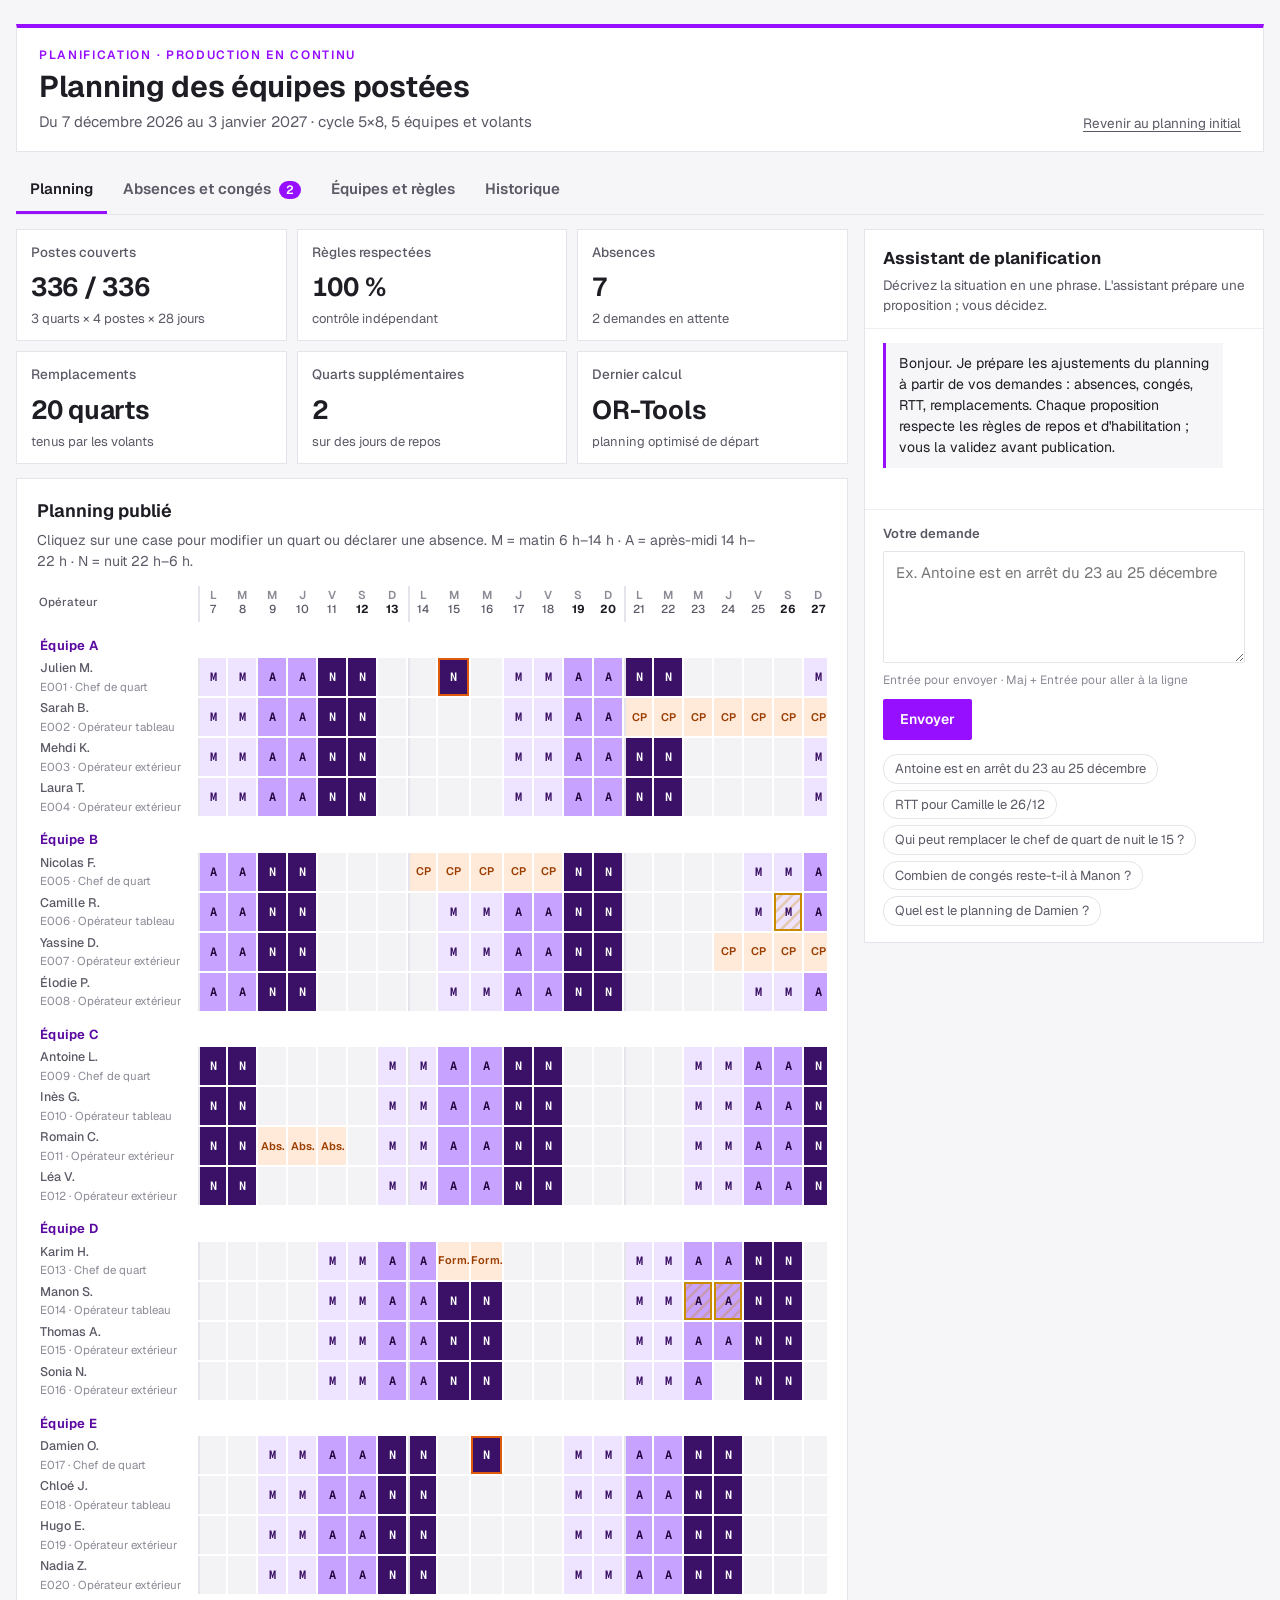
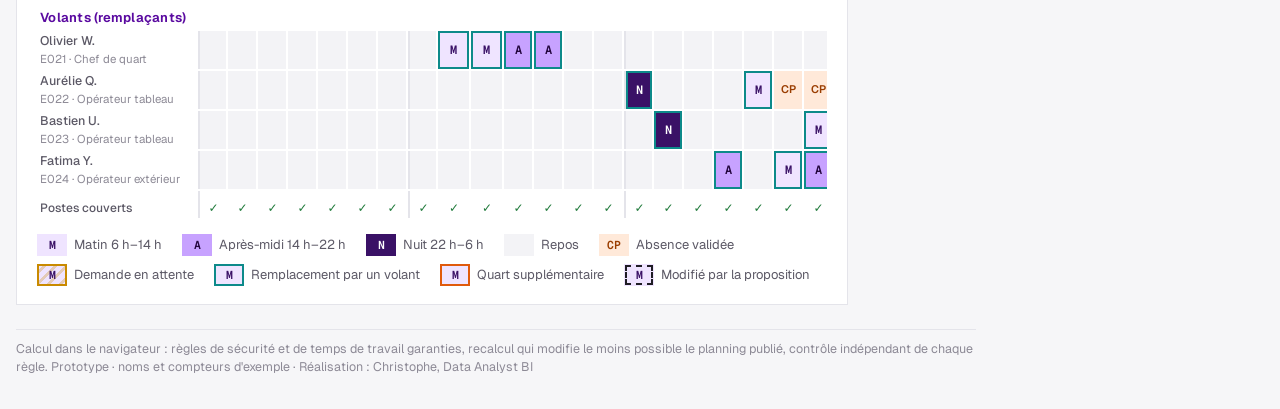
==== docs/interactif/index.html @ dd30c320 "Planning interactif des équipes postées (5×8) à la place de l'exemple commerce La version interactiv" ====
<!doctype html>
<html lang="fr">
<head>
  <meta charset="utf-8">
  <meta name="viewport" content="width=device-width, initial-scale=1">
  <title>Planning des équipes postées</title>
  <meta name="description" content="Planning des équipes postées en 5×8 : congés, RTT, absences, assistant, recalcul et validation par le manager.">
  <link rel="preconnect" href="https://fonts.googleapis.com">
  <link rel="preconnect" href="https://fonts.gstatic.com" crossorigin>
  <link rel="stylesheet" href="https://fonts.googleapis.com/css2?family=Geist:wght@400;500;600;700&family=Geist+Mono:wght@500&display=swap">
  <link rel="stylesheet" href="style.css">
  <script src="donnees.js" defer></script>
  <script src="moteur.js" defer></script>
  <script src="assistant.js" defer></script>
  <script src="app.js" defer></script>
</head>
<body>
  <div class="page">
    <header class="entete">
      <div>
        <p class="surtitre">Planification · Production en continu</p>
        <h1>Planning des équipes postées</h1>
        <p class="sous-titre" id="periode"></p>
      </div>
      <button type="button" class="lien-discret" id="reinitialiser">Revenir au planning initial</button>
    </header>

    <nav class="onglets" role="tablist" aria-label="Sections">
      <button type="button" role="tab" data-onglet="planning" aria-selected="true">Planning</button>
      <button type="button" role="tab" data-onglet="absences" aria-selected="false">Absences et congés <span class="pastille" id="nb-attente" hidden></span></button>
      <button type="button" role="tab" data-onglet="equipe" aria-selected="false">Équipes et règles</button>
      <button type="button" role="tab" data-onglet="historique" aria-selected="false">Historique</button>
    </nav>

    <div class="mise-en-page">
      <main id="contenu">
        <section id="proposition" class="proposition" hidden aria-live="polite"></section>
        <section id="onglet-planning" class="onglet"></section>
        <section id="onglet-absences" class="onglet" hidden></section>
        <section id="onglet-equipe" class="onglet" hidden></section>
        <section id="onglet-historique" class="onglet" hidden></section>
      </main>

      <aside class="assistant" aria-label="Assistant de planification">
        <div class="assistant-entete">
          <h2>Assistant de planification</h2>
          <p>Décrivez la situation en une phrase. L'assistant prépare une proposition ; vous décidez.</p>
        </div>
        <div id="messages" class="messages" aria-live="polite"></div>
        <form id="form-assistant" class="saisie">
          <label for="question">Votre demande</label>
          <textarea id="question" rows="4" placeholder="Ex. Antoine est en arrêt du 23 au 25 décembre"></textarea>
          <div class="saisie-pied">
            <span class="astuce-clavier">Entrée pour envoyer · Maj + Entrée pour aller à la ligne</span>
            <button type="submit" class="principal">Envoyer</button>
          </div>
        </form>
        <div class="exemples" id="exemples" aria-label="Exemples de demandes"></div>
      </aside>
    </div>

    <footer class="pied">
      Calcul dans le navigateur : règles de sécurité et de temps de travail garanties, recalcul qui modifie le moins possible
      le planning publié, contrôle indépendant de chaque règle. Prototype · noms et compteurs d'exemple · Réalisation : Christophe, Data Analyst BI
    </footer>
  </div>

  <dialog id="fenetre" aria-labelledby="fenetre-titre">
    <form method="dialog">
      <h2 id="fenetre-titre"></h2>
      <div id="fenetre-corps"></div>
      <div class="fenetre-actions"><button type="submit" value="annuler" class="secondaire">Fermer</button></div>
    </form>
  </dialog>
</body>
</html>
---- docs/interactif/style.css ----
/* Planning des équipes postées — charte sobre : violet de marque, typographie Geist, angles nets.
   Mise en page : en-tête blanc, onglets, contenu à gauche, assistant à droite (en dessous sur téléphone). */
:root {
  --violet: #970fff; --violet-fonce: #5a0aa0; --violet-pale: #f5edff;
  --fond: #f6f6f8; --carte: #ffffff; --bord: #e4e4ea; --ligne: #efeff3;
  --texte: #1f1d24; --texte2: #5c5966; --texte3: #8d8a96;
  --qM: #efe4ff; --qA: #c7a2ff; --qN: #3a1166; --qN-texte: #ffffff;
  --repos: #f3f3f6; --abs: #ffe9d9; --abs-texte: #9a3d00; --attente: #c98a00;
  --volant: #0d8a8a; --sup: #e05a0c; --ok: #1f7a3a; --alerte: #b3261e;
  --police: "Geist", "Segoe UI", system-ui, -apple-system, sans-serif;
  --police-mono: "Geist Mono", ui-monospace, "SFMono-Regular", Consolas, monospace;
}
* { box-sizing: border-box; }
html, body { margin: 0; }
body { background: var(--fond); color: var(--texte); font: 15px/1.5 var(--police); -webkit-font-smoothing: antialiased; }
button, input, select, textarea { font: inherit; color: inherit; }
button { cursor: pointer; }
:focus-visible { outline: 2px solid var(--violet); outline-offset: 2px; }
h1, h2, h3 { text-wrap: balance; }
.page { max-width: 1440px; margin: 0 auto; padding-block: 24px 32px;
        padding-left: max(16px, env(safe-area-inset-left, 0px)); padding-right: max(16px, env(safe-area-inset-right, 0px)); }

/* En-tête */
.entete { display: flex; justify-content: space-between; align-items: flex-end; gap: 16px; flex-wrap: wrap;
          background: var(--carte); border: 1px solid var(--bord); border-top: 4px solid var(--violet); padding: 18px 22px; }
.surtitre { margin: 0 0 6px; color: var(--violet); font-size: 12px; font-weight: 600; letter-spacing: .14em; text-transform: uppercase; }
h1 { margin: 0; font-size: clamp(22px, 2.6vw, 30px); font-weight: 650; letter-spacing: -.01em; line-height: 1.15; }
.sous-titre { margin: 6px 0 0; color: var(--texte2); font-size: 15px; }
.lien-discret { background: none; border: 0; color: var(--texte2); text-decoration: underline; text-underline-offset: 3px; font-size: 13.5px; padding: 0; }

/* Onglets */
.onglets { display: flex; gap: 2px; margin: 16px 0 14px; border-bottom: 1px solid var(--bord); overflow-x: auto; }
.onglets button { background: none; border: 0; border-bottom: 3px solid transparent; padding: 10px 14px; color: var(--texte2); font-weight: 600; font-size: 15px; white-space: nowrap; }
.onglets button[aria-selected="true"] { color: var(--texte); border-bottom-color: var(--violet); }
.pastille { display: inline-block; min-width: 22px; padding: 0 7px; margin-left: 4px; background: var(--violet); color: #fff; font-size: 12px; text-align: center; border-radius: 11px; }

/* Mise en page */
.mise-en-page { display: grid; grid-template-columns: minmax(0, 1fr) 400px; gap: 16px; align-items: start; }
@media (max-width: 1180px) { .mise-en-page { grid-template-columns: minmax(0, 1fr); } }
.carte { background: var(--carte); border: 1px solid var(--bord); padding: 18px 20px; margin-bottom: 14px; min-width: 0; }
.carte h2 { margin: 0 0 6px; font-size: 18px; font-weight: 650; }
.carte h3 { margin: 16px 0 8px; font-size: 15px; font-weight: 650; }
.note { margin: 0 0 12px; color: var(--texte2); font-size: 14px; max-width: 80ch; }

/* Indicateurs */
.kpis { display: grid; grid-template-columns: repeat(6, minmax(0, 1fr)); gap: 10px; margin-bottom: 14px; }
@media (max-width: 1320px) { .kpis { grid-template-columns: repeat(3, minmax(0, 1fr)); } }
@media (max-width: 560px) { .kpis { grid-template-columns: repeat(2, minmax(0, 1fr)); } }
.kpi { background: var(--carte); border: 1px solid var(--bord); padding: 12px 14px; }
.kpi h3 { margin: 0; font-size: 13.5px; font-weight: 500; color: var(--texte2); }
.kpi .valeur { margin: 6px 0 2px; font-size: 26px; font-weight: 650; letter-spacing: -.01em; font-variant-numeric: tabular-nums; white-space: nowrap; }
.kpi .detail { margin: 0; font-size: 13px; color: var(--texte2); }
.kpi.alerte { border-color: #f0b8b3; }
.kpi.alerte .valeur { color: var(--alerte); }

/* Proposition */
.proposition { background: var(--violet-pale); border: 1px solid #d9bcff; border-left: 4px solid var(--violet); padding: 16px 20px; margin-bottom: 14px; }
.proposition .etiquette { margin: 0 0 4px; color: var(--violet-fonce); font-size: 12px; font-weight: 600; letter-spacing: .12em; text-transform: uppercase; }
.proposition h2 { margin: 0 0 8px; font-size: 18px; }
.chiffres { display: flex; flex-wrap: wrap; gap: 6px 22px; margin: 0 0 10px; padding: 0; list-style: none; font-size: 14px; color: var(--texte2); }
.chiffres b { color: var(--texte); font-variant-numeric: tabular-nums; }
.chiffres .manque b { color: var(--alerte); }
.changements { margin: 0; padding: 0; list-style: none; font-size: 14px; }
.changements li { padding: 6px 0; border-top: 1px solid #e8dcfb; display: grid; grid-template-columns: 170px minmax(0, 1fr); gap: 12px; }
.changements .quand { color: var(--texte2); font-variant-numeric: tabular-nums; }
.proposition .actions { display: flex; gap: 10px; flex-wrap: wrap; margin-top: 14px; }

/* Boutons */
.principal, .secondaire, .danger { padding: 9px 16px; font-weight: 600; font-size: 14px; border: 1px solid transparent; border-radius: 2px; }
.principal { background: var(--violet); color: #fff; }
.principal:hover { background: var(--violet-fonce); }
.principal[disabled], .secondaire[disabled], .danger[disabled] { opacity: .45; cursor: not-allowed; }
.secondaire { background: var(--carte); border-color: var(--bord); }
.secondaire:hover { border-color: var(--texte3); }
.danger { background: var(--carte); border-color: #efc2bd; color: var(--alerte); }
.petit { padding: 5px 11px; font-size: 13px; }

/* Grille du planning */
.defile { overflow-x: auto; }
.grille { border-collapse: separate; border-spacing: 2px; font-size: 12.5px; min-width: 1020px; width: 100%; }
.grille th { font-weight: 500; color: var(--texte2); }
.grille thead th { font-size: 11.5px; line-height: 1.2; padding: 2px 0 6px; }
.grille thead th span { display: block; font-weight: 600; color: var(--texte3); }
.grille thead th.we { color: var(--texte); font-weight: 700; }
.grille .lundi { border-left: 2px solid var(--bord); }
.col-nom { position: sticky; left: 0; background: var(--carte); text-align: left; white-space: nowrap; padding-right: 10px; z-index: 1; font-weight: 500; color: var(--texte); }
.col-nom small { display: block; color: var(--texte3); font-size: 11.5px; font-weight: 400; }
.col-total { text-align: right; white-space: nowrap; padding-left: 10px; font-variant-numeric: tabular-nums; color: var(--texte2); font-size: 12px; }
tr.groupe th { color: var(--violet-fonce); font-weight: 650; padding-top: 12px; font-size: 13px; letter-spacing: .02em; }
.grille td.case { height: 28px; min-width: 28px; padding: 0; text-align: center; }
.case button { width: 100%; height: 100%; min-height: 28px; border: 0; background: transparent; font: 600 12px/1 var(--police-mono); padding: 0; color: inherit; }
.case button:hover { box-shadow: inset 0 0 0 2px var(--violet); }
.qM { background: var(--qM); color: #3a1166; }
.qA { background: var(--qA); color: #24073f; }
.qN { background: var(--qN); color: var(--qN-texte); }
.repos { background: var(--repos); }
.absence { background: var(--abs); color: var(--abs-texte); }
.absence button { font-family: var(--police); font-size: 11px; }
.volant { box-shadow: inset 0 0 0 2px var(--volant); }
.sup { box-shadow: inset 0 0 0 2px var(--sup); }
.attente { background-image: repeating-linear-gradient(135deg, transparent 0 5px, rgba(201, 138, 0, .28) 5px 8px); box-shadow: inset 0 0 0 2px var(--attente); }
.modifie { outline: 2px dashed var(--texte); outline-offset: -3px; }
tr.couverture th, tr.couverture td { font-size: 12px; padding-top: 8px; }
tr.couverture td { text-align: center; font-weight: 700; }
.ok { color: var(--ok); }
.manque-cellule { color: #fff; background: var(--alerte); }

.legende { list-style: none; display: flex; flex-wrap: wrap; gap: 8px 20px; padding: 0; margin: 14px 0 0; font-size: 13px; color: var(--texte2); }
.legende li { display: flex; align-items: center; gap: 7px; }
.legende span { display: inline-flex; align-items: center; justify-content: center; width: 30px; height: 22px; font: 600 11.5px var(--police-mono); }

/* Tableaux et formulaires */
.tableau { border-collapse: collapse; width: 100%; font-size: 14px; }
.tableau th { text-align: left; color: var(--texte2); font-weight: 600; font-size: 13px; border-bottom: 1px solid var(--bord); padding: 8px 10px; white-space: nowrap; }
.tableau td { border-bottom: 1px solid var(--ligne); padding: 8px 10px; vertical-align: middle; font-variant-numeric: tabular-nums; }
.tableau td.num, .tableau th.num { text-align: right; }
.tableau input[type="number"] { width: 70px; }
.statut { display: inline-block; padding: 2px 9px; font-size: 12.5px; font-weight: 600; border-radius: 11px; }
.statut.validee { background: #e4f3e8; color: var(--ok); }
.statut.en_attente { background: #fff3d6; color: #7a5300; }
.statut.refusee { background: var(--repos); color: var(--texte2); }
.formulaire { display: grid; grid-template-columns: repeat(auto-fit, minmax(170px, 1fr)); gap: 12px; align-items: end; }
.formulaire label, .champ { display: flex; flex-direction: column; gap: 5px; font-size: 13px; font-weight: 500; color: var(--texte2); }
input, select, textarea { border: 1px solid var(--bord); border-radius: 2px; padding: 8px 10px; background: var(--carte); }
input:focus, select:focus, textarea:focus { border-color: var(--violet); outline: none; box-shadow: 0 0 0 3px rgba(151, 15, 255, .15); }
.boutons { display: flex; gap: 10px; flex-wrap: wrap; margin-top: 14px; }
.message-form { margin: 10px 0 0; font-size: 14px; }
.message-form.erreur { color: var(--alerte); }
.message-form.succes { color: var(--ok); }
.historique { list-style: none; padding: 0; margin: 0; }
.historique li { padding: 10px 0; border-bottom: 1px solid var(--ligne); font-size: 14px; display: grid; grid-template-columns: 130px minmax(0, 1fr); gap: 12px; }
.historique time { color: var(--texte3); font-size: 13px; font-variant-numeric: tabular-nums; }
.regles { margin: 0; padding-left: 18px; color: var(--texte2); font-size: 14px; }
.regles li { margin: 4px 0; }

/* Assistant */
.assistant { background: var(--carte); border: 1px solid var(--bord); display: flex; flex-direction: column;
             position: sticky; top: 12px; max-height: calc(100vh - 24px); min-width: 0; }
@media (max-width: 1180px) { .assistant { position: static; max-height: none; } }
.assistant-entete { padding: 16px 18px 12px; border-bottom: 1px solid var(--ligne); }
.assistant-entete h2 { margin: 0; font-size: 17px; }
.assistant-entete p { margin: 4px 0 0; color: var(--texte2); font-size: 13.5px; }
.messages { flex: 1; overflow-y: auto; padding: 14px 18px; display: flex; flex-direction: column; gap: 10px; min-height: 180px; }
.bulle { max-width: 94%; padding: 10px 13px; font-size: 14px; line-height: 1.5; white-space: pre-line; }
.bulle.manager { align-self: flex-end; background: var(--texte); color: #fff; }
.bulle.assistant-msg { align-self: flex-start; background: var(--fond); border-left: 3px solid var(--violet); }
.bulle .actions { display: flex; gap: 8px; flex-wrap: wrap; margin-top: 10px; white-space: normal; }
.saisie { display: flex; flex-direction: column; gap: 8px; padding: 14px 18px; border-top: 1px solid var(--ligne); }
.saisie label { font-size: 13px; font-weight: 600; color: var(--texte2); }
.saisie textarea { width: 100%; min-height: 104px; resize: vertical; font-size: 15px; line-height: 1.5; padding: 10px 12px; }
.saisie-pied { display: flex; justify-content: space-between; align-items: center; gap: 10px; flex-wrap: wrap; }
.astuce-clavier { font-size: 12px; color: var(--texte3); }
.exemples { display: flex; flex-wrap: wrap; gap: 6px; padding: 0 18px 16px; }
.exemples button { background: var(--carte); border: 1px solid var(--bord); border-radius: 14px; padding: 4px 11px; font-size: 13px; color: var(--texte2); text-align: left; }
.exemples button:hover { border-color: var(--violet); color: var(--violet-fonce); }

/* Fenêtre de modification d'une case */
dialog { border: 1px solid var(--bord); border-top: 4px solid var(--violet); padding: 20px 22px; max-width: min(480px, calc(100vw - 32px)); color: var(--texte); }
dialog::backdrop { background: rgba(31, 29, 36, .4); }
dialog h2 { margin: 0 0 12px; font-size: 18px; }
.choix { display: flex; flex-wrap: wrap; gap: 8px; margin: 10px 0; }
.fenetre-actions { display: flex; justify-content: flex-end; margin-top: 16px; }

.pied { border-top: 1px solid var(--bord); margin-top: 10px; padding-top: 10px; font-size: 12.5px; color: var(--texte3); max-width: 120ch; }
@media (max-width: 640px) {
  .col-nom small { display: none; }
  .kpi .valeur { font-size: 22px; }
  .changements li, .historique li { grid-template-columns: 1fr; gap: 2px; }
}
@media (prefers-reduced-motion: reduce) { * { transition: none !important; } }
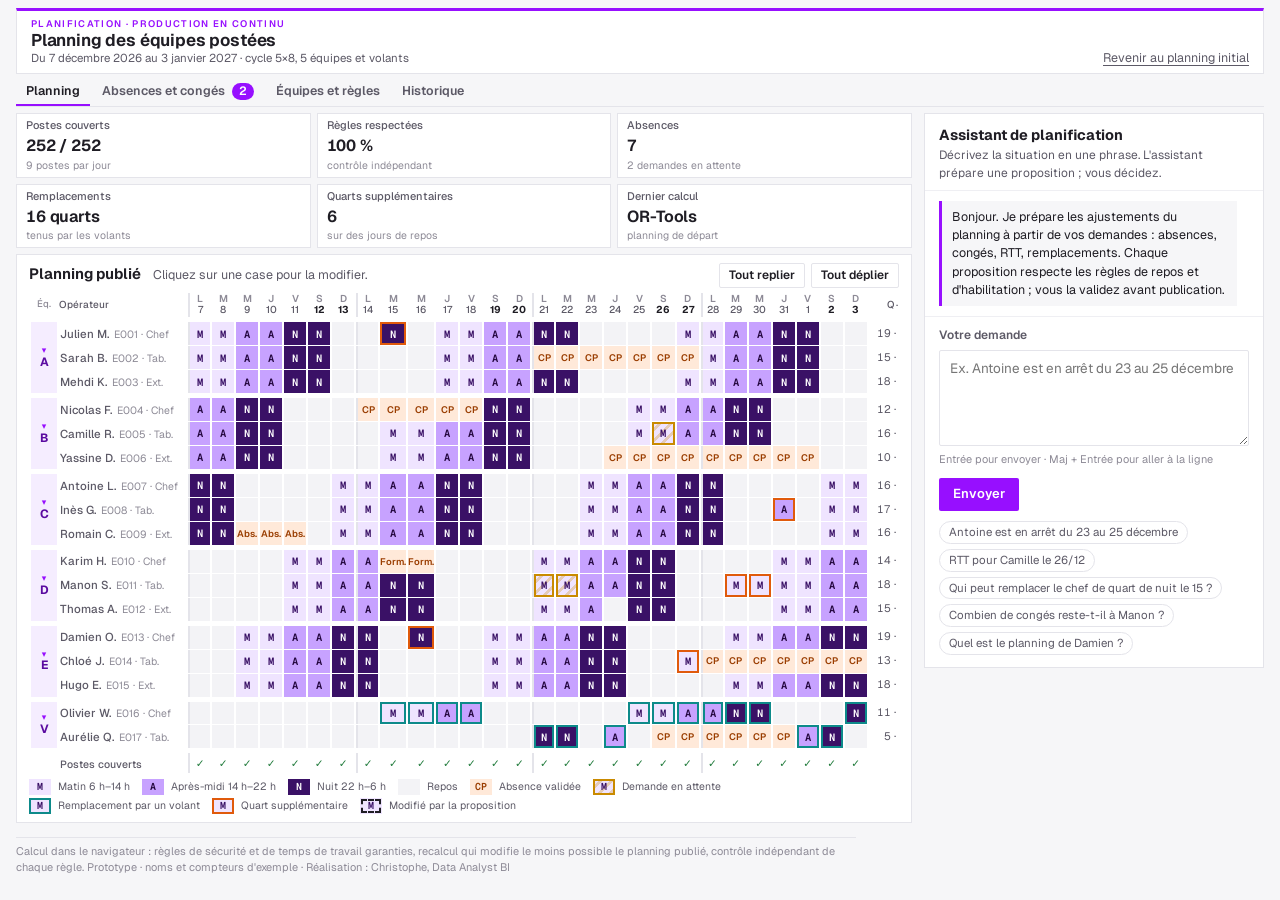
==== commit 6a3c3c91: "Planning interactif : équipe resserrée (17 personnes) qui tient sur un écran - Équipe de la version " ====
--- a/docs/interactif/index.html
+++ b/docs/interactif/index.html
@@ -8,11 +8,11 @@
   <link rel="preconnect" href="https://fonts.googleapis.com">
   <link rel="preconnect" href="https://fonts.gstatic.com" crossorigin>
   <link rel="stylesheet" href="https://fonts.googleapis.com/css2?family=Geist:wght@400;500;600;700&family=Geist+Mono:wght@500&display=swap">
-  <link rel="stylesheet" href="style.css">
-  <script src="donnees.js" defer></script>
-  <script src="moteur.js" defer></script>
-  <script src="assistant.js" defer></script>
-  <script src="app.js" defer></script>
+  <link rel="stylesheet" href="style.css?v=2026-11-06b">
+  <script src="donnees.js?v=2026-11-06b" defer></script>
+  <script src="moteur.js?v=2026-11-06b" defer></script>
+  <script src="assistant.js?v=2026-11-06b" defer></script>
+  <script src="app.js?v=2026-11-06b" defer></script>
 </head>
 <body>
   <div class="page">
--- a/docs/interactif/style.css
+++ b/docs/interactif/style.css
@@ -12,107 +12,118 @@
 }
 * { box-sizing: border-box; }
 html, body { margin: 0; }
-body { background: var(--fond); color: var(--texte); font: 15px/1.5 var(--police); -webkit-font-smoothing: antialiased; }
+body { background: var(--fond); color: var(--texte); font: 14px/1.45 var(--police); -webkit-font-smoothing: antialiased; }
 button, input, select, textarea { font: inherit; color: inherit; }
 button { cursor: pointer; }
 :focus-visible { outline: 2px solid var(--violet); outline-offset: 2px; }
 h1, h2, h3 { text-wrap: balance; }
-.page { max-width: 1440px; margin: 0 auto; padding-block: 24px 32px;
+.page { max-width: 1440px; margin: 0 auto; padding-block: 8px 16px;
         padding-left: max(16px, env(safe-area-inset-left, 0px)); padding-right: max(16px, env(safe-area-inset-right, 0px)); }
 
 /* En-tête */
 .entete { display: flex; justify-content: space-between; align-items: flex-end; gap: 16px; flex-wrap: wrap;
-          background: var(--carte); border: 1px solid var(--bord); border-top: 4px solid var(--violet); padding: 18px 22px; }
-.surtitre { margin: 0 0 6px; color: var(--violet); font-size: 12px; font-weight: 600; letter-spacing: .14em; text-transform: uppercase; }
-h1 { margin: 0; font-size: clamp(22px, 2.6vw, 30px); font-weight: 650; letter-spacing: -.01em; line-height: 1.15; }
-.sous-titre { margin: 6px 0 0; color: var(--texte2); font-size: 15px; }
-.lien-discret { background: none; border: 0; color: var(--texte2); text-decoration: underline; text-underline-offset: 3px; font-size: 13.5px; padding: 0; }
+          background: var(--carte); border: 1px solid var(--bord); border-top: 3px solid var(--violet); padding: 6px 14px; }
+.surtitre { margin: 0; color: var(--violet); font-size: 9.5px; font-weight: 600; letter-spacing: .14em; text-transform: uppercase; }
+h1 { margin: 0; font-size: 17px; font-weight: 650; letter-spacing: -.01em; line-height: 1.15; }
+.sous-titre { margin: 0; color: var(--texte2); font-size: 11.5px; }
+.lien-discret { background: none; border: 0; color: var(--texte2); text-decoration: underline; text-underline-offset: 3px; font-size: 12.5px; padding: 0; }
 
 /* Onglets */
-.onglets { display: flex; gap: 2px; margin: 16px 0 14px; border-bottom: 1px solid var(--bord); overflow-x: auto; }
-.onglets button { background: none; border: 0; border-bottom: 3px solid transparent; padding: 10px 14px; color: var(--texte2); font-weight: 600; font-size: 15px; white-space: nowrap; }
+.onglets { display: flex; gap: 2px; margin: 4px 0 6px; border-bottom: 1px solid var(--bord); overflow-x: auto; }
+.onglets button { background: none; border: 0; border-bottom: 2px solid transparent; padding: 4px 10px; color: var(--texte2); font-weight: 600; font-size: 12.5px; white-space: nowrap; }
 .onglets button[aria-selected="true"] { color: var(--texte); border-bottom-color: var(--violet); }
 .pastille { display: inline-block; min-width: 22px; padding: 0 7px; margin-left: 4px; background: var(--violet); color: #fff; font-size: 12px; text-align: center; border-radius: 11px; }
 
 /* Mise en page */
-.mise-en-page { display: grid; grid-template-columns: minmax(0, 1fr) 400px; gap: 16px; align-items: start; }
+.mise-en-page { display: grid; grid-template-columns: minmax(0, 1fr) 340px; gap: 12px; align-items: start; }
 @media (max-width: 1180px) { .mise-en-page { grid-template-columns: minmax(0, 1fr); } }
-.carte { background: var(--carte); border: 1px solid var(--bord); padding: 18px 20px; margin-bottom: 14px; min-width: 0; }
-.carte h2 { margin: 0 0 6px; font-size: 18px; font-weight: 650; }
+.carte { background: var(--carte); border: 1px solid var(--bord); padding: 8px 12px; margin-bottom: 8px; min-width: 0; }
+.carte h2 { margin: 0 0 4px; font-size: 15px; font-weight: 650; }
 .carte h3 { margin: 16px 0 8px; font-size: 15px; font-weight: 650; }
-.note { margin: 0 0 12px; color: var(--texte2); font-size: 14px; max-width: 80ch; }
+.note { margin: 0 0 8px; color: var(--texte2); font-size: 12.5px; max-width: 90ch; }
 
 /* Indicateurs */
-.kpis { display: grid; grid-template-columns: repeat(6, minmax(0, 1fr)); gap: 10px; margin-bottom: 14px; }
+.kpis { display: grid; grid-template-columns: repeat(6, minmax(0, 1fr)); gap: 6px; margin-bottom: 6px; }
 @media (max-width: 1320px) { .kpis { grid-template-columns: repeat(3, minmax(0, 1fr)); } }
 @media (max-width: 560px) { .kpis { grid-template-columns: repeat(2, minmax(0, 1fr)); } }
-.kpi { background: var(--carte); border: 1px solid var(--bord); padding: 12px 14px; }
-.kpi h3 { margin: 0; font-size: 13.5px; font-weight: 500; color: var(--texte2); }
-.kpi .valeur { margin: 6px 0 2px; font-size: 26px; font-weight: 650; letter-spacing: -.01em; font-variant-numeric: tabular-nums; white-space: nowrap; }
-.kpi .detail { margin: 0; font-size: 13px; color: var(--texte2); }
+.kpi { background: var(--carte); border: 1px solid var(--bord); padding: 4px 9px; min-width: 0; }
+.kpi h3 { margin: 0; font-size: 11px; font-weight: 500; color: var(--texte2); white-space: nowrap; overflow: hidden; text-overflow: ellipsis; }
+.kpi .valeur { margin: 0; font-size: 16px; font-weight: 650; letter-spacing: -.01em; font-variant-numeric: tabular-nums; white-space: nowrap; }
+.kpi .detail { margin: 0; font-size: 10.5px; color: var(--texte3); white-space: nowrap; overflow: hidden; text-overflow: ellipsis; }
 .kpi.alerte { border-color: #f0b8b3; }
 .kpi.alerte .valeur { color: var(--alerte); }
 
 /* Proposition */
-.proposition { background: var(--violet-pale); border: 1px solid #d9bcff; border-left: 4px solid var(--violet); padding: 16px 20px; margin-bottom: 14px; }
+.proposition { background: var(--violet-pale); border: 1px solid #d9bcff; border-left: 3px solid var(--violet); padding: 10px 14px; margin-bottom: 10px; }
 .proposition .etiquette { margin: 0 0 4px; color: var(--violet-fonce); font-size: 12px; font-weight: 600; letter-spacing: .12em; text-transform: uppercase; }
-.proposition h2 { margin: 0 0 8px; font-size: 18px; }
-.chiffres { display: flex; flex-wrap: wrap; gap: 6px 22px; margin: 0 0 10px; padding: 0; list-style: none; font-size: 14px; color: var(--texte2); }
+.proposition h2 { margin: 0 0 4px; font-size: 15px; }
+.chiffres { display: flex; flex-wrap: wrap; gap: 4px 18px; margin: 0 0 6px; padding: 0; list-style: none; font-size: 12.5px; color: var(--texte2); }
 .chiffres b { color: var(--texte); font-variant-numeric: tabular-nums; }
 .chiffres .manque b { color: var(--alerte); }
-.changements { margin: 0; padding: 0; list-style: none; font-size: 14px; }
-.changements li { padding: 6px 0; border-top: 1px solid #e8dcfb; display: grid; grid-template-columns: 170px minmax(0, 1fr); gap: 12px; }
+.changements { margin: 0; padding: 0; list-style: none; font-size: 12.5px; }
+.changements li { padding: 3px 0; border-top: 1px solid #e8dcfb; display: grid; grid-template-columns: 150px minmax(0, 1fr); gap: 10px; }
 .changements .quand { color: var(--texte2); font-variant-numeric: tabular-nums; }
-.proposition .actions { display: flex; gap: 10px; flex-wrap: wrap; margin-top: 14px; }
+.proposition .actions { display: flex; gap: 8px; flex-wrap: wrap; margin-top: 8px; }
 
 /* Boutons */
-.principal, .secondaire, .danger { padding: 9px 16px; font-weight: 600; font-size: 14px; border: 1px solid transparent; border-radius: 2px; }
+.principal, .secondaire, .danger { padding: 6px 13px; font-weight: 600; font-size: 13px; border: 1px solid transparent; border-radius: 2px; }
 .principal { background: var(--violet); color: #fff; }
 .principal:hover { background: var(--violet-fonce); }
 .principal[disabled], .secondaire[disabled], .danger[disabled] { opacity: .45; cursor: not-allowed; }
 .secondaire { background: var(--carte); border-color: var(--bord); }
 .secondaire:hover { border-color: var(--texte3); }
 .danger { background: var(--carte); border-color: #efc2bd; color: var(--alerte); }
-.petit { padding: 5px 11px; font-size: 13px; }
+.petit { padding: 3px 9px; font-size: 12px; }
 
 /* Grille du planning */
 .defile { overflow-x: auto; }
-.grille { border-collapse: separate; border-spacing: 2px; font-size: 12.5px; min-width: 1020px; width: 100%; }
+.grille { border-collapse: separate; border-spacing: 2px 1px; font-size: 11px; min-width: 880px; width: 100%; }
 .grille th { font-weight: 500; color: var(--texte2); }
-.grille thead th { font-size: 11.5px; line-height: 1.2; padding: 2px 0 6px; }
+.grille thead th { font-size: 10px; line-height: 1.1; padding: 0 0 2px; }
 .grille thead th span { display: block; font-weight: 600; color: var(--texte3); }
 .grille thead th.we { color: var(--texte); font-weight: 700; }
 .grille .lundi { border-left: 2px solid var(--bord); }
-.col-nom { position: sticky; left: 0; background: var(--carte); text-align: left; white-space: nowrap; padding-right: 10px; z-index: 1; font-weight: 500; color: var(--texte); }
-.col-nom small { display: block; color: var(--texte3); font-size: 11.5px; font-weight: 400; }
-.col-total { text-align: right; white-space: nowrap; padding-left: 10px; font-variant-numeric: tabular-nums; color: var(--texte2); font-size: 12px; }
-tr.groupe th { color: var(--violet-fonce); font-weight: 650; padding-top: 12px; font-size: 13px; letter-spacing: .02em; }
-.grille td.case { height: 28px; min-width: 28px; padding: 0; text-align: center; }
-.case button { width: 100%; height: 100%; min-height: 28px; border: 0; background: transparent; font: 600 12px/1 var(--police-mono); padding: 0; color: inherit; }
+.col-nom { position: sticky; left: 0; background: var(--carte); text-align: left; white-space: nowrap; padding-right: 8px; z-index: 1; font-weight: 500; color: var(--texte); font-size: 11.5px; line-height: 1.2; }
+.col-nom small { color: var(--texte3); font-size: 10.5px; font-weight: 400; margin-left: 5px; }
+.col-total { text-align: right; white-space: nowrap; padding-left: 8px; font-variant-numeric: tabular-nums; color: var(--texte2); font-size: 11px; }
+.col-eq { position: sticky; left: 0; z-index: 2; width: 26px; min-width: 26px; padding: 0; background: var(--violet-pale); text-align: center; vertical-align: middle; }
+.grille thead .col-eq { background: var(--carte); font-size: 9.5px; color: var(--texte3); }
+tr.couverture .col-eq { background: var(--carte); }
+.grille .col-nom { left: 26px; }
+.bascule { width: 100%; height: 100%; background: none; border: 0; padding: 2px 0; color: var(--violet-fonce); font-weight: 700; font-size: 12px; line-height: 1.1; }
+.bascule::before { content: "▾"; display: block; font-size: 9px; color: var(--violet); }
+.bascule[aria-expanded="false"]::before { content: "▸"; }
+tr.espace td { height: 3px; padding: 0; }
+tr.replie th, tr.replie td { height: 18px; }
+.outils-grille { display: flex; gap: 6px; flex-wrap: wrap; margin: 0 0 0 auto; }
+.titre-grille { display: flex; align-items: baseline; gap: 4px 12px; flex-wrap: wrap; margin-bottom: 4px; }
+.titre-grille h2, .titre-grille .note { margin: 0; }
+.grille td.case { height: 18px; min-width: 22px; padding: 0; text-align: center; }
+.case button { width: 100%; height: 100%; min-height: 18px; border: 0; background: transparent; font: 600 10.5px/1 var(--police-mono); padding: 0; color: inherit; }
 .case button:hover { box-shadow: inset 0 0 0 2px var(--violet); }
 .qM { background: var(--qM); color: #3a1166; }
 .qA { background: var(--qA); color: #24073f; }
 .qN { background: var(--qN); color: var(--qN-texte); }
 .repos { background: var(--repos); }
 .absence { background: var(--abs); color: var(--abs-texte); }
-.absence button { font-family: var(--police); font-size: 11px; }
+.absence button { font-family: var(--police); font-size: 9.5px; }
 .volant { box-shadow: inset 0 0 0 2px var(--volant); }
 .sup { box-shadow: inset 0 0 0 2px var(--sup); }
 .attente { background-image: repeating-linear-gradient(135deg, transparent 0 5px, rgba(201, 138, 0, .28) 5px 8px); box-shadow: inset 0 0 0 2px var(--attente); }
 .modifie { outline: 2px dashed var(--texte); outline-offset: -3px; }
-tr.couverture th, tr.couverture td { font-size: 12px; padding-top: 8px; }
+tr.couverture th, tr.couverture td { font-size: 10.5px; padding-top: 3px; }
 tr.couverture td { text-align: center; font-weight: 700; }
 .ok { color: var(--ok); }
 .manque-cellule { color: #fff; background: var(--alerte); }
 
-.legende { list-style: none; display: flex; flex-wrap: wrap; gap: 8px 20px; padding: 0; margin: 14px 0 0; font-size: 13px; color: var(--texte2); }
+.legende { list-style: none; display: flex; flex-wrap: wrap; gap: 3px 12px; padding: 0; margin: 5px 0 0; font-size: 10.5px; color: var(--texte2); }
 .legende li { display: flex; align-items: center; gap: 7px; }
-.legende span { display: inline-flex; align-items: center; justify-content: center; width: 30px; height: 22px; font: 600 11.5px var(--police-mono); }
+.legende span { display: inline-flex; align-items: center; justify-content: center; width: 22px; height: 16px; font: 600 10px var(--police-mono); }
 
 /* Tableaux et formulaires */
-.tableau { border-collapse: collapse; width: 100%; font-size: 14px; }
-.tableau th { text-align: left; color: var(--texte2); font-weight: 600; font-size: 13px; border-bottom: 1px solid var(--bord); padding: 8px 10px; white-space: nowrap; }
-.tableau td { border-bottom: 1px solid var(--ligne); padding: 8px 10px; vertical-align: middle; font-variant-numeric: tabular-nums; }
+.tableau { border-collapse: collapse; width: 100%; font-size: 13px; }
+.tableau th { text-align: left; color: var(--texte2); font-weight: 600; font-size: 12px; border-bottom: 1px solid var(--bord); padding: 5px 8px; white-space: nowrap; }
+.tableau td { border-bottom: 1px solid var(--ligne); padding: 4px 8px; vertical-align: middle; font-variant-numeric: tabular-nums; }
 .tableau td.num, .tableau th.num { text-align: right; }
 .tableau input[type="number"] { width: 70px; }
 .statut { display: inline-block; padding: 2px 9px; font-size: 12.5px; font-weight: 600; border-radius: 11px; }
@@ -121,7 +132,7 @@
 .statut.refusee { background: var(--repos); color: var(--texte2); }
 .formulaire { display: grid; grid-template-columns: repeat(auto-fit, minmax(170px, 1fr)); gap: 12px; align-items: end; }
 .formulaire label, .champ { display: flex; flex-direction: column; gap: 5px; font-size: 13px; font-weight: 500; color: var(--texte2); }
-input, select, textarea { border: 1px solid var(--bord); border-radius: 2px; padding: 8px 10px; background: var(--carte); }
+input, select, textarea { border: 1px solid var(--bord); border-radius: 2px; padding: 5px 8px; background: var(--carte); }
 input:focus, select:focus, textarea:focus { border-color: var(--violet); outline: none; box-shadow: 0 0 0 3px rgba(151, 15, 255, .15); }
 .boutons { display: flex; gap: 10px; flex-wrap: wrap; margin-top: 14px; }
 .message-form { margin: 10px 0 0; font-size: 14px; }
@@ -137,21 +148,21 @@
 .assistant { background: var(--carte); border: 1px solid var(--bord); display: flex; flex-direction: column;
              position: sticky; top: 12px; max-height: calc(100vh - 24px); min-width: 0; }
 @media (max-width: 1180px) { .assistant { position: static; max-height: none; } }
-.assistant-entete { padding: 16px 18px 12px; border-bottom: 1px solid var(--ligne); }
-.assistant-entete h2 { margin: 0; font-size: 17px; }
-.assistant-entete p { margin: 4px 0 0; color: var(--texte2); font-size: 13.5px; }
-.messages { flex: 1; overflow-y: auto; padding: 14px 18px; display: flex; flex-direction: column; gap: 10px; min-height: 180px; }
-.bulle { max-width: 94%; padding: 10px 13px; font-size: 14px; line-height: 1.5; white-space: pre-line; }
+.assistant-entete { padding: 10px 14px 8px; border-bottom: 1px solid var(--ligne); }
+.assistant-entete h2 { margin: 0; font-size: 14.5px; }
+.assistant-entete p { margin: 2px 0 0; color: var(--texte2); font-size: 12px; }
+.messages { flex: 1; overflow-y: auto; padding: 10px 14px; display: flex; flex-direction: column; gap: 8px; min-height: 120px; }
+.bulle { max-width: 96%; padding: 7px 10px; font-size: 12.5px; line-height: 1.45; white-space: pre-line; }
 .bulle.manager { align-self: flex-end; background: var(--texte); color: #fff; }
 .bulle.assistant-msg { align-self: flex-start; background: var(--fond); border-left: 3px solid var(--violet); }
 .bulle .actions { display: flex; gap: 8px; flex-wrap: wrap; margin-top: 10px; white-space: normal; }
-.saisie { display: flex; flex-direction: column; gap: 8px; padding: 14px 18px; border-top: 1px solid var(--ligne); }
-.saisie label { font-size: 13px; font-weight: 600; color: var(--texte2); }
-.saisie textarea { width: 100%; min-height: 104px; resize: vertical; font-size: 15px; line-height: 1.5; padding: 10px 12px; }
+.saisie { display: flex; flex-direction: column; gap: 6px; padding: 10px 14px; border-top: 1px solid var(--ligne); }
+.saisie label { font-size: 12px; font-weight: 600; color: var(--texte2); }
+.saisie textarea { width: 100%; min-height: 84px; resize: vertical; font-size: 13.5px; line-height: 1.45; padding: 8px 10px; }
 .saisie-pied { display: flex; justify-content: space-between; align-items: center; gap: 10px; flex-wrap: wrap; }
-.astuce-clavier { font-size: 12px; color: var(--texte3); }
-.exemples { display: flex; flex-wrap: wrap; gap: 6px; padding: 0 18px 16px; }
-.exemples button { background: var(--carte); border: 1px solid var(--bord); border-radius: 14px; padding: 4px 11px; font-size: 13px; color: var(--texte2); text-align: left; }
+.astuce-clavier { font-size: 11px; color: var(--texte3); }
+.exemples { display: flex; flex-wrap: wrap; gap: 5px; padding: 0 14px 12px; }
+.exemples button { background: var(--carte); border: 1px solid var(--bord); border-radius: 12px; padding: 2px 9px; font-size: 11.5px; color: var(--texte2); text-align: left; }
 .exemples button:hover { border-color: var(--violet); color: var(--violet-fonce); }
 
 /* Fenêtre de modification d'une case */
@@ -161,9 +172,10 @@
 .choix { display: flex; flex-wrap: wrap; gap: 8px; margin: 10px 0; }
 .fenetre-actions { display: flex; justify-content: flex-end; margin-top: 16px; }
 
-.pied { border-top: 1px solid var(--bord); margin-top: 10px; padding-top: 10px; font-size: 12.5px; color: var(--texte3); max-width: 120ch; }
+.pied { border-top: 1px solid var(--bord); margin-top: 6px; padding-top: 6px; font-size: 11px; color: var(--texte3); max-width: 120ch; }
 @media (max-width: 640px) {
   .col-nom small { display: none; }
+  .chiffres { gap: 2px 12px; }
   .kpi .valeur { font-size: 22px; }
   .changements li, .historique li { grid-template-columns: 1fr; gap: 2px; }
 }
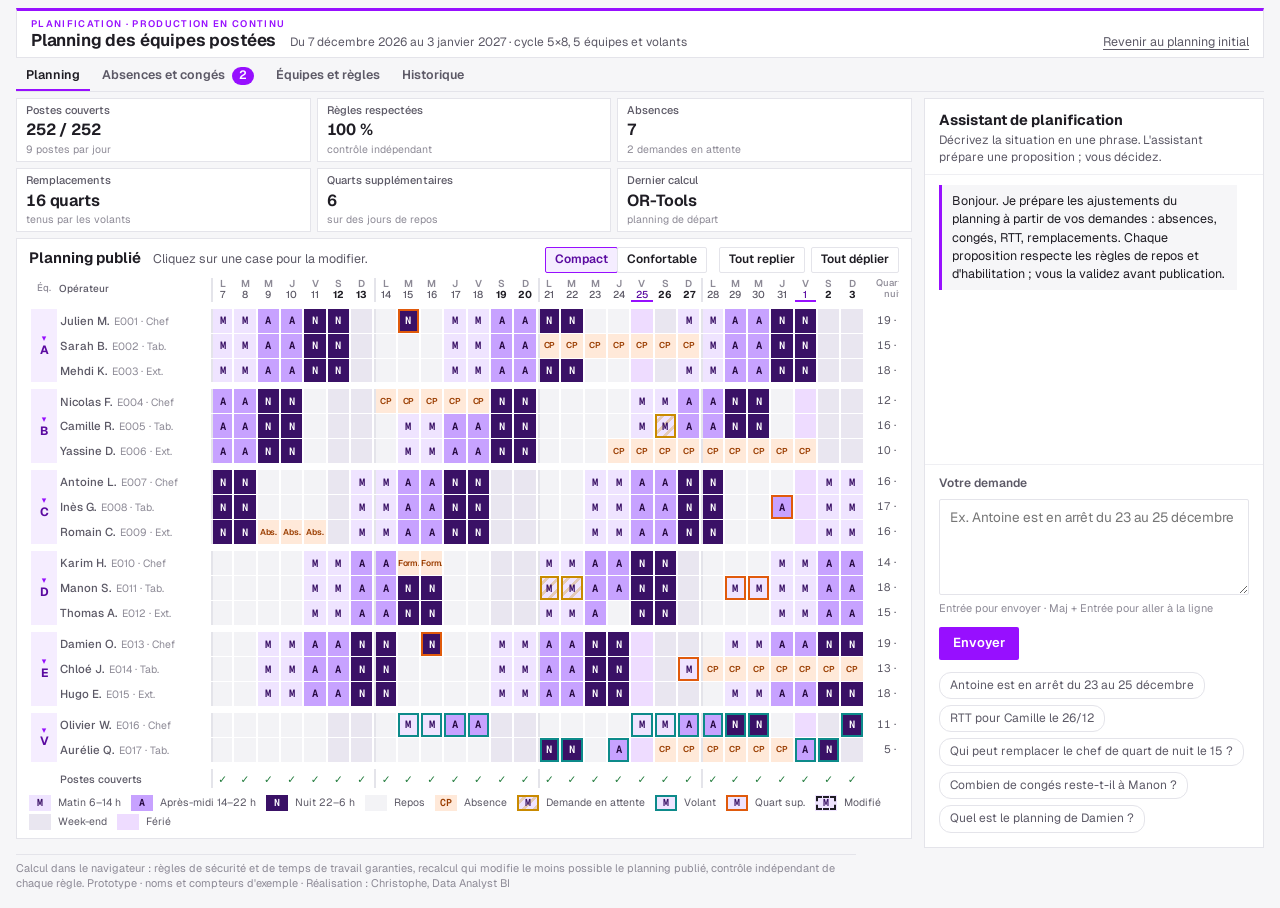
==== commit b6d9b089: "Planning interactif : mise en forme plus aérée et mode d'affichage confortable - Équipes mieux sépar" ====
--- a/docs/interactif/index.html
+++ b/docs/interactif/index.html
@@ -8,19 +8,21 @@
   <link rel="preconnect" href="https://fonts.googleapis.com">
   <link rel="preconnect" href="https://fonts.gstatic.com" crossorigin>
   <link rel="stylesheet" href="https://fonts.googleapis.com/css2?family=Geist:wght@400;500;600;700&family=Geist+Mono:wght@500&display=swap">
-  <link rel="stylesheet" href="style.css?v=2026-11-06b">
-  <script src="donnees.js?v=2026-11-06b" defer></script>
-  <script src="moteur.js?v=2026-11-06b" defer></script>
-  <script src="assistant.js?v=2026-11-06b" defer></script>
-  <script src="app.js?v=2026-11-06b" defer></script>
+  <link rel="stylesheet" href="style.css?v=2026-11-06e">
+  <script src="donnees.js?v=2026-11-06e" defer></script>
+  <script src="moteur.js?v=2026-11-06e" defer></script>
+  <script src="assistant.js?v=2026-11-06e" defer></script>
+  <script src="app.js?v=2026-11-06e" defer></script>
 </head>
 <body>
   <div class="page">
     <header class="entete">
       <div>
         <p class="surtitre">Planification · Production en continu</p>
-        <h1>Planning des équipes postées</h1>
-        <p class="sous-titre" id="periode"></p>
+        <div class="titre-ligne">
+          <h1>Planning des équipes postées</h1>
+          <p class="sous-titre" id="periode"></p>
+        </div>
       </div>
       <button type="button" class="lien-discret" id="reinitialiser">Revenir au planning initial</button>
     </header>
--- a/docs/interactif/style.css
+++ b/docs/interactif/style.css
@@ -25,7 +25,8 @@
           background: var(--carte); border: 1px solid var(--bord); border-top: 3px solid var(--violet); padding: 6px 14px; }
 .surtitre { margin: 0; color: var(--violet); font-size: 9.5px; font-weight: 600; letter-spacing: .14em; text-transform: uppercase; }
 h1 { margin: 0; font-size: 17px; font-weight: 650; letter-spacing: -.01em; line-height: 1.15; }
-.sous-titre { margin: 0; color: var(--texte2); font-size: 11.5px; }
+.sous-titre { margin: 0; color: var(--texte2); font-size: 12px; }
+.titre-ligne { display: flex; align-items: baseline; gap: 2px 14px; flex-wrap: wrap; }
 .lien-discret { background: none; border: 0; color: var(--texte2); text-decoration: underline; text-underline-offset: 3px; font-size: 12.5px; padding: 0; }
 
 /* Onglets */
@@ -86,6 +87,7 @@
 .col-nom { position: sticky; left: 0; background: var(--carte); text-align: left; white-space: nowrap; padding-right: 8px; z-index: 1; font-weight: 500; color: var(--texte); font-size: 11.5px; line-height: 1.2; }
 .col-nom small { color: var(--texte3); font-size: 10.5px; font-weight: 400; margin-left: 5px; }
 .col-total { text-align: right; white-space: nowrap; padding-left: 8px; font-variant-numeric: tabular-nums; color: var(--texte2); font-size: 11px; }
+.grille thead .col-total { font-size: 9.5px; line-height: 1.1; color: var(--texte3); }
 .col-eq { position: sticky; left: 0; z-index: 2; width: 26px; min-width: 26px; padding: 0; background: var(--violet-pale); text-align: center; vertical-align: middle; }
 .grille thead .col-eq { background: var(--carte); font-size: 9.5px; color: var(--texte3); }
 tr.couverture .col-eq { background: var(--carte); }
@@ -93,18 +95,21 @@
 .bascule { width: 100%; height: 100%; background: none; border: 0; padding: 2px 0; color: var(--violet-fonce); font-weight: 700; font-size: 12px; line-height: 1.1; }
 .bascule::before { content: "▾"; display: block; font-size: 9px; color: var(--violet); }
 .bascule[aria-expanded="false"]::before { content: "▸"; }
-tr.espace td { height: 3px; padding: 0; }
+tr.espace td { height: 5px; padding: 0; }
 tr.replie th, tr.replie td { height: 18px; }
 .outils-grille { display: flex; gap: 6px; flex-wrap: wrap; margin: 0 0 0 auto; }
 .titre-grille { display: flex; align-items: baseline; gap: 4px 12px; flex-wrap: wrap; margin-bottom: 4px; }
 .titre-grille h2, .titre-grille .note { margin: 0; }
-.grille td.case { height: 18px; min-width: 22px; padding: 0; text-align: center; }
-.case button { width: 100%; height: 100%; min-height: 18px; border: 0; background: transparent; font: 600 10.5px/1 var(--police-mono); padding: 0; color: inherit; }
+.grille td.case { height: 19px; min-width: 22px; padding: 0; text-align: center; }
+.case button { width: 100%; height: 100%; min-height: 19px; border: 0; background: transparent; font: 600 10.5px/1 var(--police-mono); padding: 0; color: inherit; }
 .case button:hover { box-shadow: inset 0 0 0 2px var(--violet); }
 .qM { background: var(--qM); color: #3a1166; }
 .qA { background: var(--qA); color: #24073f; }
 .qN { background: var(--qN); color: var(--qN-texte); }
 .repos { background: var(--repos); }
+.repos.we { background: #e9e6f0; }
+.repos.ferie { background: #eedcff; }
+.grille thead th.ferie { color: var(--violet-fonce); box-shadow: inset 0 -2px 0 var(--violet); }
 .absence { background: var(--abs); color: var(--abs-texte); }
 .absence button { font-family: var(--police); font-size: 9.5px; }
 .volant { box-shadow: inset 0 0 0 2px var(--volant); }
@@ -116,7 +121,7 @@
 .ok { color: var(--ok); }
 .manque-cellule { color: #fff; background: var(--alerte); }
 
-.legende { list-style: none; display: flex; flex-wrap: wrap; gap: 3px 12px; padding: 0; margin: 5px 0 0; font-size: 10.5px; color: var(--texte2); }
+.legende { list-style: none; display: flex; flex-wrap: wrap; gap: 3px 10px; padding: 0; margin: 6px 0 0; font-size: 10.5px; color: var(--texte2); }
 .legende li { display: flex; align-items: center; gap: 7px; }
 .legende span { display: inline-flex; align-items: center; justify-content: center; width: 22px; height: 16px; font: 600 10px var(--police-mono); }
 
@@ -146,8 +151,8 @@
 
 /* Assistant */
 .assistant { background: var(--carte); border: 1px solid var(--bord); display: flex; flex-direction: column;
-             position: sticky; top: 12px; max-height: calc(100vh - 24px); min-width: 0; }
-@media (max-width: 1180px) { .assistant { position: static; max-height: none; } }
+             position: sticky; top: 8px; height: calc(100vh - 150px); min-height: 440px; min-width: 0; }
+@media (max-width: 1180px) { .assistant { position: static; height: auto; min-height: 0; } }
 .assistant-entete { padding: 10px 14px 8px; border-bottom: 1px solid var(--ligne); }
 .assistant-entete h2 { margin: 0; font-size: 14.5px; }
 .assistant-entete p { margin: 2px 0 0; color: var(--texte2); font-size: 12px; }
@@ -161,8 +166,8 @@
 .saisie textarea { width: 100%; min-height: 84px; resize: vertical; font-size: 13.5px; line-height: 1.45; padding: 8px 10px; }
 .saisie-pied { display: flex; justify-content: space-between; align-items: center; gap: 10px; flex-wrap: wrap; }
 .astuce-clavier { font-size: 11px; color: var(--texte3); }
-.exemples { display: flex; flex-wrap: wrap; gap: 5px; padding: 0 14px 12px; }
-.exemples button { background: var(--carte); border: 1px solid var(--bord); border-radius: 12px; padding: 2px 9px; font-size: 11.5px; color: var(--texte2); text-align: left; }
+.exemples { display: flex; flex-wrap: wrap; gap: 6px; padding: 2px 14px 14px; }
+.exemples button { background: var(--carte); border: 1px solid var(--bord); border-radius: 12px; padding: 4px 10px; font-size: 12px; color: var(--texte2); text-align: left; }
 .exemples button:hover { border-color: var(--violet); color: var(--violet-fonce); }
 
 /* Fenêtre de modification d'une case */
@@ -180,3 +185,33 @@
   .changements li, .historique li { grid-template-columns: 1fr; gap: 2px; }
 }
 @media (prefers-reduced-motion: reduce) { * { transition: none !important; } }
+
+/* Boutons de densité */
+.groupe-boutons { display: inline-flex; margin-right: 6px; }
+.groupe-boutons button + button { margin-left: -1px; }
+.groupe-boutons button[aria-pressed="true"] { background: var(--violet-pale); border-color: var(--violet); color: var(--violet-fonce); }
+
+/* Affichage confortable : grand écran ou projection en réunion */
+body.confortable { font-size: 15px; }
+body.confortable h1 { font-size: 22px; }
+body.confortable .kpi .valeur { font-size: 21px; }
+body.confortable .kpi h3 { font-size: 12.5px; }
+body.confortable .grille { font-size: 12.5px; border-spacing: 3px 2px; }
+body.confortable .grille td.case, body.confortable .case button { height: 28px; min-height: 28px; }
+body.confortable .case button { font-size: 12px; }
+body.confortable .col-nom { font-size: 13px; }
+body.confortable .col-nom small { font-size: 11.5px; }
+body.confortable tr.espace td { height: 10px; }
+body.confortable .legende { font-size: 12px; gap: 6px 16px; }
+body.confortable .legende span { width: 28px; height: 20px; font-size: 11px; }
+body.confortable .bulle { font-size: 14px; }
+
+/* Colonnes de jours de largeur identique */
+.grille { table-layout: fixed; }
+.grille thead .col-eq { width: 26px; }
+.grille thead .col-nom { width: 150px; }
+.grille thead .col-total { width: 42px; }
+.case button { overflow: hidden; white-space: nowrap; }
+.absence button { font-size: 8.5px; letter-spacing: -.02em; }
+body.confortable .grille thead .col-nom { width: 180px; }
+body.confortable .absence button { font-size: 10px; }
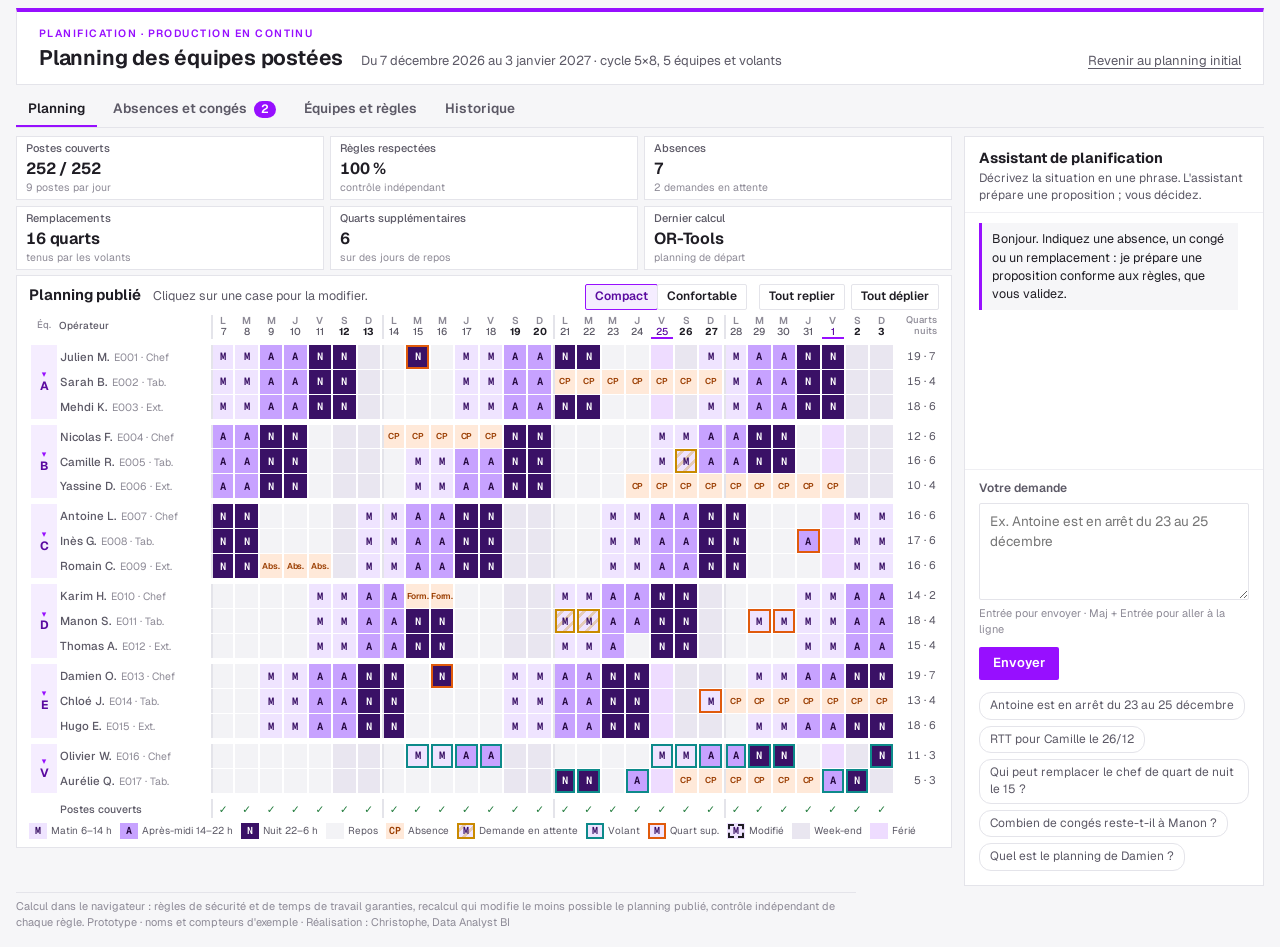
==== commit 172846c5: "Planning interactif : bande du haut plus aérée En-tête avec plus de marges, titre plus grand et ongl" ====
--- a/docs/interactif/index.html
+++ b/docs/interactif/index.html
@@ -8,11 +8,11 @@
   <link rel="preconnect" href="https://fonts.googleapis.com">
   <link rel="preconnect" href="https://fonts.gstatic.com" crossorigin>
   <link rel="stylesheet" href="https://fonts.googleapis.com/css2?family=Geist:wght@400;500;600;700&family=Geist+Mono:wght@500&display=swap">
-  <link rel="stylesheet" href="style.css?v=2026-11-06e">
-  <script src="donnees.js?v=2026-11-06e" defer></script>
-  <script src="moteur.js?v=2026-11-06e" defer></script>
-  <script src="assistant.js?v=2026-11-06e" defer></script>
-  <script src="app.js?v=2026-11-06e" defer></script>
+  <link rel="stylesheet" href="style.css?v=2026-11-06i">
+  <script src="donnees.js?v=2026-11-06i" defer></script>
+  <script src="moteur.js?v=2026-11-06i" defer></script>
+  <script src="assistant.js?v=2026-11-06i" defer></script>
+  <script src="app.js?v=2026-11-06i" defer></script>
 </head>
 <body>
   <div class="page">
--- a/docs/interactif/style.css
+++ b/docs/interactif/style.css
@@ -22,21 +22,22 @@
 
 /* En-tête */
 .entete { display: flex; justify-content: space-between; align-items: flex-end; gap: 16px; flex-wrap: wrap;
-          background: var(--carte); border: 1px solid var(--bord); border-top: 3px solid var(--violet); padding: 6px 14px; }
-.surtitre { margin: 0; color: var(--violet); font-size: 9.5px; font-weight: 600; letter-spacing: .14em; text-transform: uppercase; }
-h1 { margin: 0; font-size: 17px; font-weight: 650; letter-spacing: -.01em; line-height: 1.15; }
-.sous-titre { margin: 0; color: var(--texte2); font-size: 12px; }
-.titre-ligne { display: flex; align-items: baseline; gap: 2px 14px; flex-wrap: wrap; }
-.lien-discret { background: none; border: 0; color: var(--texte2); text-decoration: underline; text-underline-offset: 3px; font-size: 12.5px; padding: 0; }
+          background: var(--carte); border: 1px solid var(--bord); border-top: 4px solid var(--violet); padding: 14px 22px 13px; }
+.surtitre { margin: 0 0 5px; color: var(--violet); font-size: 10.5px; font-weight: 600; letter-spacing: .14em; text-transform: uppercase; }
+h1 { margin: 0; font-size: 21px; font-weight: 650; letter-spacing: -.01em; line-height: 1.15; }
+.sous-titre { margin: 0; color: var(--texte2); font-size: 13px; }
+.titre-ligne { display: flex; align-items: baseline; gap: 4px 18px; flex-wrap: wrap; }
+.lien-discret { background: none; border: 0; color: var(--texte2); text-decoration: underline; text-underline-offset: 3px; font-size: 13px; padding: 0; }
 
 /* Onglets */
-.onglets { display: flex; gap: 2px; margin: 4px 0 6px; border-bottom: 1px solid var(--bord); overflow-x: auto; }
-.onglets button { background: none; border: 0; border-bottom: 2px solid transparent; padding: 4px 10px; color: var(--texte2); font-weight: 600; font-size: 12.5px; white-space: nowrap; }
+.onglets { display: flex; gap: 4px; margin: 8px 0 8px; border-bottom: 1px solid var(--bord); overflow-x: auto; }
+.onglets button { background: none; border: 0; border-bottom: 2px solid transparent; padding: 6px 12px; color: var(--texte2); font-weight: 600; font-size: 13.5px; white-space: nowrap; }
 .onglets button[aria-selected="true"] { color: var(--texte); border-bottom-color: var(--violet); }
 .pastille { display: inline-block; min-width: 22px; padding: 0 7px; margin-left: 4px; background: var(--violet); color: #fff; font-size: 12px; text-align: center; border-radius: 11px; }
 
 /* Mise en page */
 .mise-en-page { display: grid; grid-template-columns: minmax(0, 1fr) 340px; gap: 12px; align-items: start; }
+@media (max-width: 1420px) { .mise-en-page { grid-template-columns: minmax(0, 1fr) 300px; } }
 @media (max-width: 1180px) { .mise-en-page { grid-template-columns: minmax(0, 1fr); } }
 .carte { background: var(--carte); border: 1px solid var(--bord); padding: 8px 12px; margin-bottom: 8px; min-width: 0; }
 .carte h2 { margin: 0 0 4px; font-size: 15px; font-weight: 650; }
@@ -44,7 +45,7 @@
 .note { margin: 0 0 8px; color: var(--texte2); font-size: 12.5px; max-width: 90ch; }
 
 /* Indicateurs */
-.kpis { display: grid; grid-template-columns: repeat(6, minmax(0, 1fr)); gap: 6px; margin-bottom: 6px; }
+.kpis { display: grid; grid-template-columns: repeat(6, minmax(0, 1fr)); gap: 6px; margin-bottom: 5px; }
 @media (max-width: 1320px) { .kpis { grid-template-columns: repeat(3, minmax(0, 1fr)); } }
 @media (max-width: 560px) { .kpis { grid-template-columns: repeat(2, minmax(0, 1fr)); } }
 .kpi { background: var(--carte); border: 1px solid var(--bord); padding: 4px 9px; min-width: 0; }
@@ -95,7 +96,7 @@
 .bascule { width: 100%; height: 100%; background: none; border: 0; padding: 2px 0; color: var(--violet-fonce); font-weight: 700; font-size: 12px; line-height: 1.1; }
 .bascule::before { content: "▾"; display: block; font-size: 9px; color: var(--violet); }
 .bascule[aria-expanded="false"]::before { content: "▸"; }
-tr.espace td { height: 5px; padding: 0; }
+tr.espace td { height: 4px; padding: 0; }
 tr.replie th, tr.replie td { height: 18px; }
 .outils-grille { display: flex; gap: 6px; flex-wrap: wrap; margin: 0 0 0 auto; }
 .titre-grille { display: flex; align-items: baseline; gap: 4px 12px; flex-wrap: wrap; margin-bottom: 4px; }
@@ -121,7 +122,7 @@
 .ok { color: var(--ok); }
 .manque-cellule { color: #fff; background: var(--alerte); }
 
-.legende { list-style: none; display: flex; flex-wrap: wrap; gap: 3px 10px; padding: 0; margin: 6px 0 0; font-size: 10.5px; color: var(--texte2); }
+.legende { list-style: none; display: flex; flex-wrap: wrap; gap: 3px 10px; padding: 0; margin: 4px 0 0; font-size: 10.5px; color: var(--texte2); }
 .legende li { display: flex; align-items: center; gap: 7px; }
 .legende span { display: inline-flex; align-items: center; justify-content: center; width: 22px; height: 16px; font: 600 10px var(--police-mono); }
 
@@ -215,3 +216,8 @@
 .absence button { font-size: 8.5px; letter-spacing: -.02em; }
 body.confortable .grille thead .col-nom { width: 180px; }
 body.confortable .absence button { font-size: 10px; }
+@media (max-width: 1420px) {
+  .legende { gap: 3px 8px; font-size: 10px; }
+  .legende li { gap: 4px; }
+  .legende span { width: 18px; }
+}
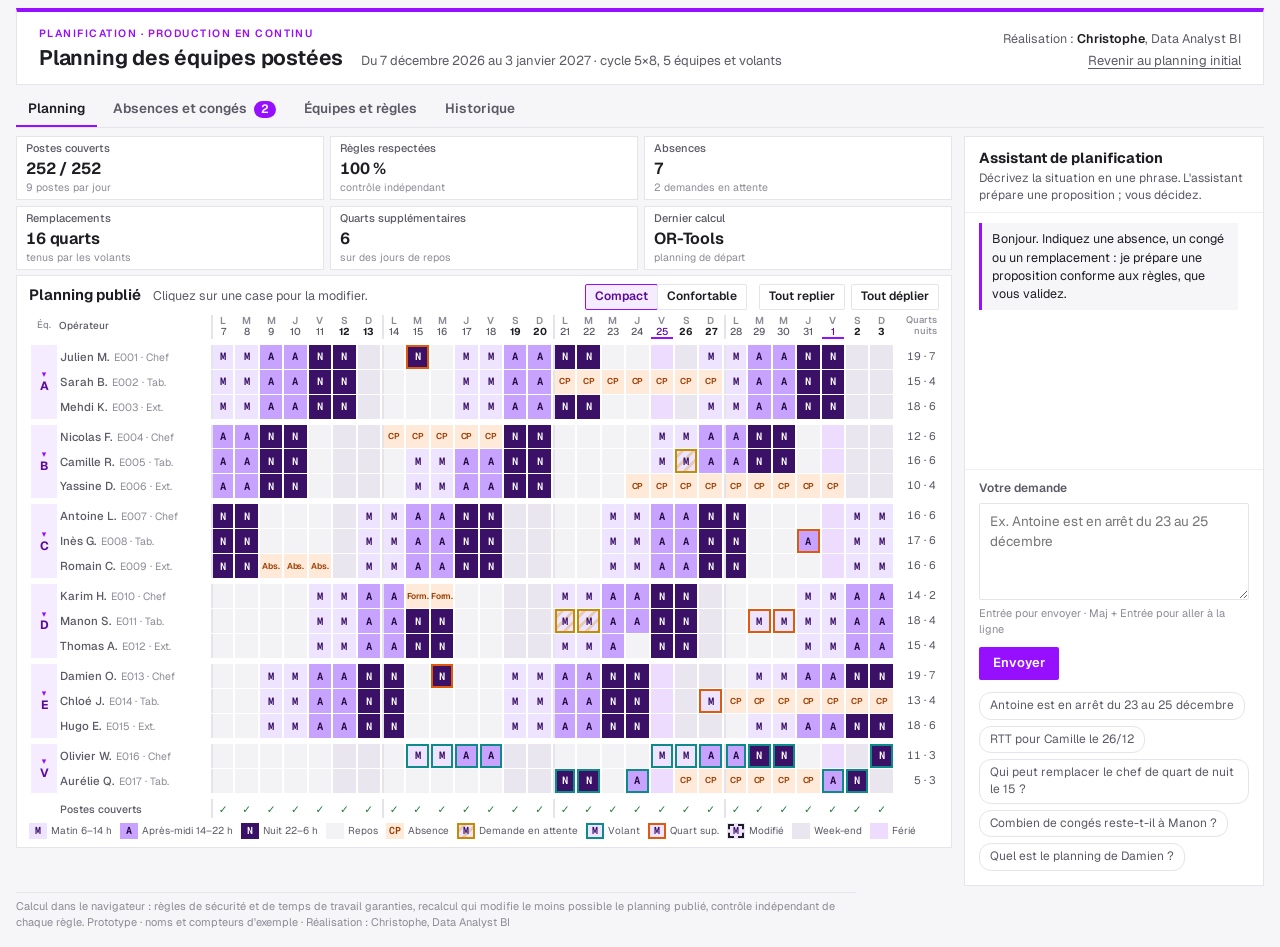
==== commit d0c9e049: "Planning interactif : signature visible dans la bande du haut « Réalisation : Christophe, Data Analy" ====
--- a/docs/interactif/index.html
+++ b/docs/interactif/index.html
@@ -8,11 +8,11 @@
   <link rel="preconnect" href="https://fonts.googleapis.com">
   <link rel="preconnect" href="https://fonts.gstatic.com" crossorigin>
   <link rel="stylesheet" href="https://fonts.googleapis.com/css2?family=Geist:wght@400;500;600;700&family=Geist+Mono:wght@500&display=swap">
-  <link rel="stylesheet" href="style.css?v=2026-11-06i">
-  <script src="donnees.js?v=2026-11-06i" defer></script>
-  <script src="moteur.js?v=2026-11-06i" defer></script>
-  <script src="assistant.js?v=2026-11-06i" defer></script>
-  <script src="app.js?v=2026-11-06i" defer></script>
+  <link rel="stylesheet" href="style.css?v=2026-11-06j">
+  <script src="donnees.js?v=2026-11-06j" defer></script>
+  <script src="moteur.js?v=2026-11-06j" defer></script>
+  <script src="assistant.js?v=2026-11-06j" defer></script>
+  <script src="app.js?v=2026-11-06j" defer></script>
 </head>
 <body>
   <div class="page">
@@ -24,7 +24,10 @@
           <p class="sous-titre" id="periode"></p>
         </div>
       </div>
-      <button type="button" class="lien-discret" id="reinitialiser">Revenir au planning initial</button>
+      <div class="entete-droite">
+        <p class="signature">Réalisation : <b>Christophe</b>, Data Analyst BI</p>
+        <button type="button" class="lien-discret" id="reinitialiser">Revenir au planning initial</button>
+      </div>
     </header>
 
     <nav class="onglets" role="tablist" aria-label="Sections">
--- a/docs/interactif/style.css
+++ b/docs/interactif/style.css
@@ -221,3 +221,9 @@
   .legende li { gap: 4px; }
   .legende span { width: 18px; }
 }
+
+/* Signature, toujours visible dans la bande du haut */
+.entete-droite { display: flex; flex-direction: column; align-items: flex-end; gap: 4px; text-align: right; }
+.signature { margin: 0; font-size: 12.5px; color: var(--texte2); }
+.signature b { color: var(--texte); font-weight: 600; }
+@media (max-width: 640px) { .entete-droite { align-items: flex-start; text-align: left; } }
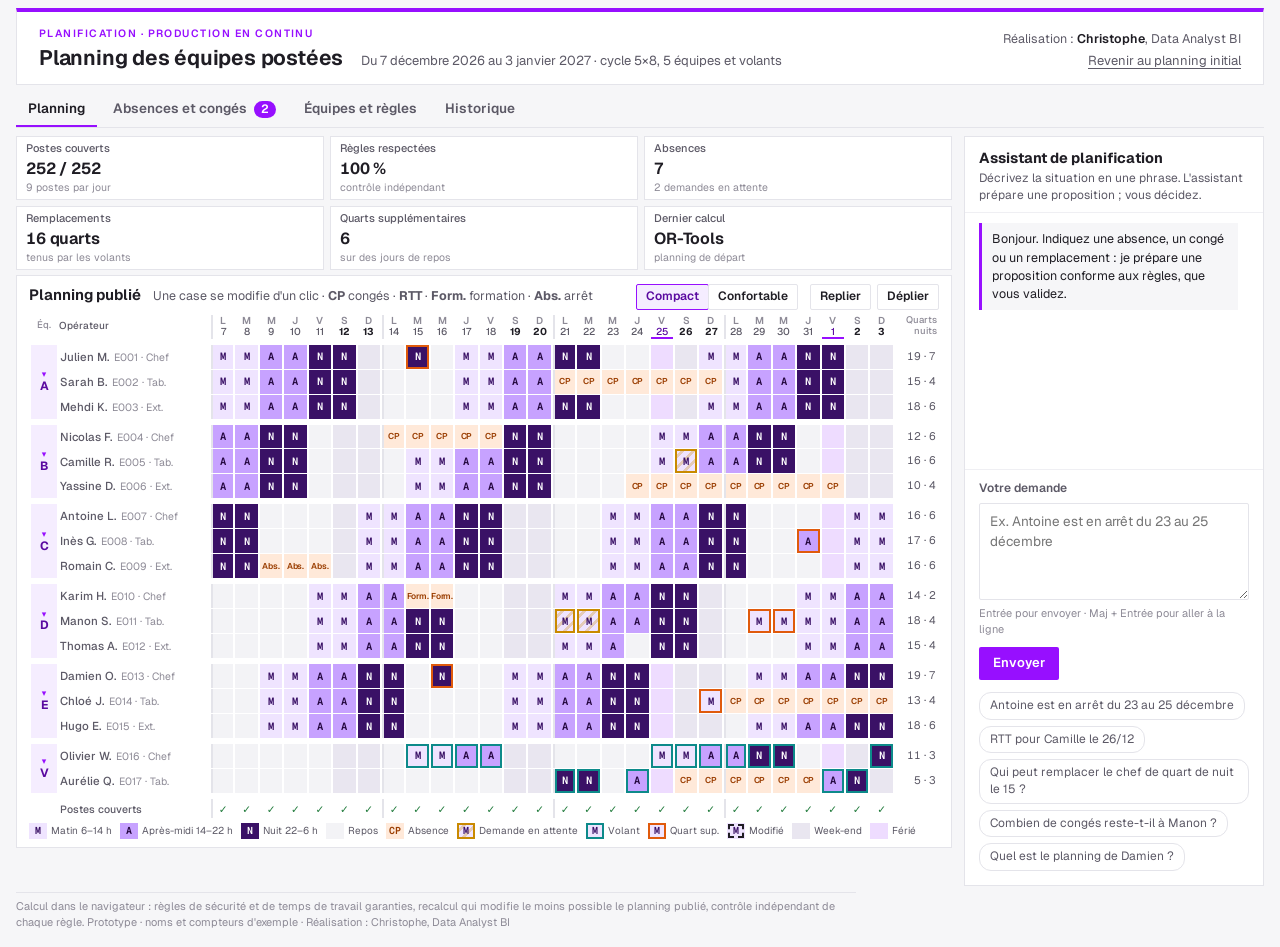
==== commit 72e36865: "Planning interactif : ajout d'un collaborateur et légende des absences - Onglet « Équipes et règles " ====
--- a/docs/interactif/index.html
+++ b/docs/interactif/index.html
@@ -8,11 +8,11 @@
   <link rel="preconnect" href="https://fonts.googleapis.com">
   <link rel="preconnect" href="https://fonts.gstatic.com" crossorigin>
   <link rel="stylesheet" href="https://fonts.googleapis.com/css2?family=Geist:wght@400;500;600;700&family=Geist+Mono:wght@500&display=swap">
-  <link rel="stylesheet" href="style.css?v=2026-11-06j">
-  <script src="donnees.js?v=2026-11-06j" defer></script>
-  <script src="moteur.js?v=2026-11-06j" defer></script>
-  <script src="assistant.js?v=2026-11-06j" defer></script>
-  <script src="app.js?v=2026-11-06j" defer></script>
+  <link rel="stylesheet" href="style.css?v=2026-11-06n">
+  <script src="donnees.js?v=2026-11-06n" defer></script>
+  <script src="moteur.js?v=2026-11-06n" defer></script>
+  <script src="assistant.js?v=2026-11-06n" defer></script>
+  <script src="app.js?v=2026-11-06n" defer></script>
 </head>
 <body>
   <div class="page">
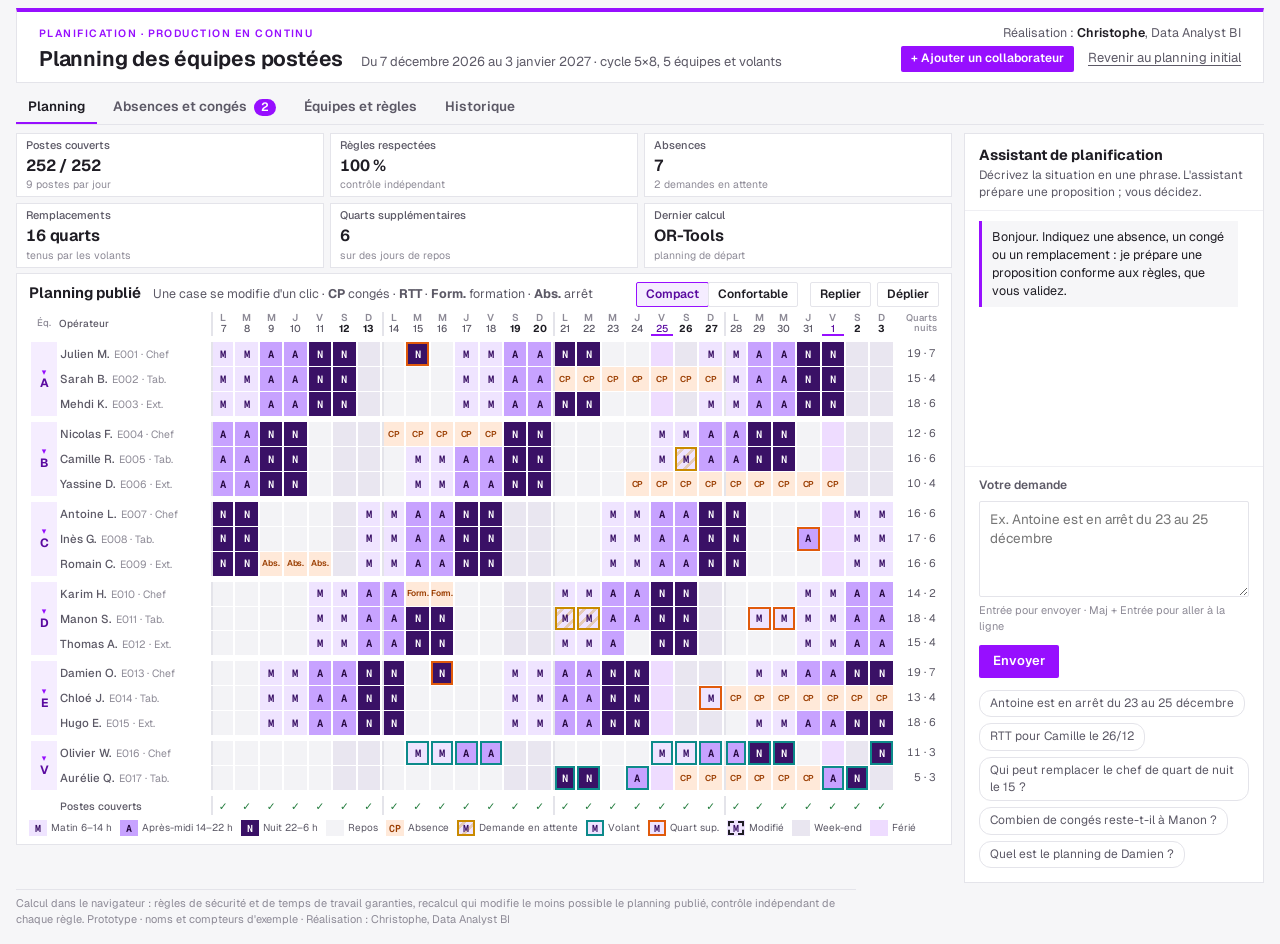
==== commit e7406e75: "Planning interactif : ajout d'un collaborateur dans une fenêtre - Bouton « + Ajouter un collaborateu" ====
--- a/docs/interactif/index.html
+++ b/docs/interactif/index.html
@@ -8,11 +8,11 @@
   <link rel="preconnect" href="https://fonts.googleapis.com">
   <link rel="preconnect" href="https://fonts.gstatic.com" crossorigin>
   <link rel="stylesheet" href="https://fonts.googleapis.com/css2?family=Geist:wght@400;500;600;700&family=Geist+Mono:wght@500&display=swap">
-  <link rel="stylesheet" href="style.css?v=2026-11-06n">
-  <script src="donnees.js?v=2026-11-06n" defer></script>
-  <script src="moteur.js?v=2026-11-06n" defer></script>
-  <script src="assistant.js?v=2026-11-06n" defer></script>
-  <script src="app.js?v=2026-11-06n" defer></script>
+  <link rel="stylesheet" href="style.css?v=2026-11-06r">
+  <script src="donnees.js?v=2026-11-06r" defer></script>
+  <script src="moteur.js?v=2026-11-06r" defer></script>
+  <script src="assistant.js?v=2026-11-06r" defer></script>
+  <script src="app.js?v=2026-11-06r" defer></script>
 </head>
 <body>
   <div class="page">
@@ -26,7 +26,10 @@
       </div>
       <div class="entete-droite">
         <p class="signature">Réalisation : <b>Christophe</b>, Data Analyst BI</p>
-        <button type="button" class="lien-discret" id="reinitialiser">Revenir au planning initial</button>
+        <div class="actions-entete">
+          <button type="button" class="principal petit" data-action="ouvrir-ajout">+ Ajouter un collaborateur</button>
+          <button type="button" class="lien-discret" id="reinitialiser">Revenir au planning initial</button>
+        </div>
       </div>
     </header>
 
--- a/docs/interactif/style.css
+++ b/docs/interactif/style.css
@@ -22,7 +22,7 @@
 
 /* En-tête */
 .entete { display: flex; justify-content: space-between; align-items: flex-end; gap: 16px; flex-wrap: wrap;
-          background: var(--carte); border: 1px solid var(--bord); border-top: 4px solid var(--violet); padding: 14px 22px 13px; }
+          background: var(--carte); border: 1px solid var(--bord); border-top: 4px solid var(--violet); padding: 12px 22px 10px; }
 .surtitre { margin: 0 0 5px; color: var(--violet); font-size: 10.5px; font-weight: 600; letter-spacing: .14em; text-transform: uppercase; }
 h1 { margin: 0; font-size: 21px; font-weight: 650; letter-spacing: -.01em; line-height: 1.15; }
 .sous-titre { margin: 0; color: var(--texte2); font-size: 13px; }
@@ -227,3 +227,12 @@
 .signature { margin: 0; font-size: 12.5px; color: var(--texte2); }
 .signature b { color: var(--texte); font-weight: 600; }
 @media (max-width: 640px) { .entete-droite { align-items: flex-start; text-align: left; } }
+
+/* Bouton d'ajout dans la bande du haut et fenêtre d'ajout */
+.actions-entete { display: flex; align-items: center; gap: 14px; flex-wrap: wrap; justify-content: flex-end; }
+.formulaire-fenetre { grid-template-columns: 1fr 1fr; }
+.formulaire-fenetre .pleine { grid-column: 1 / -1; }
+.formulaire-fenetre input, .formulaire-fenetre select { width: 100%; }
+dialog .boutons { justify-content: flex-end; }
+@media (max-width: 640px) { .actions-entete { justify-content: flex-start; } .formulaire-fenetre { grid-template-columns: 1fr; } }
+dialog.mode-ajout .fenetre-actions { display: none; }
